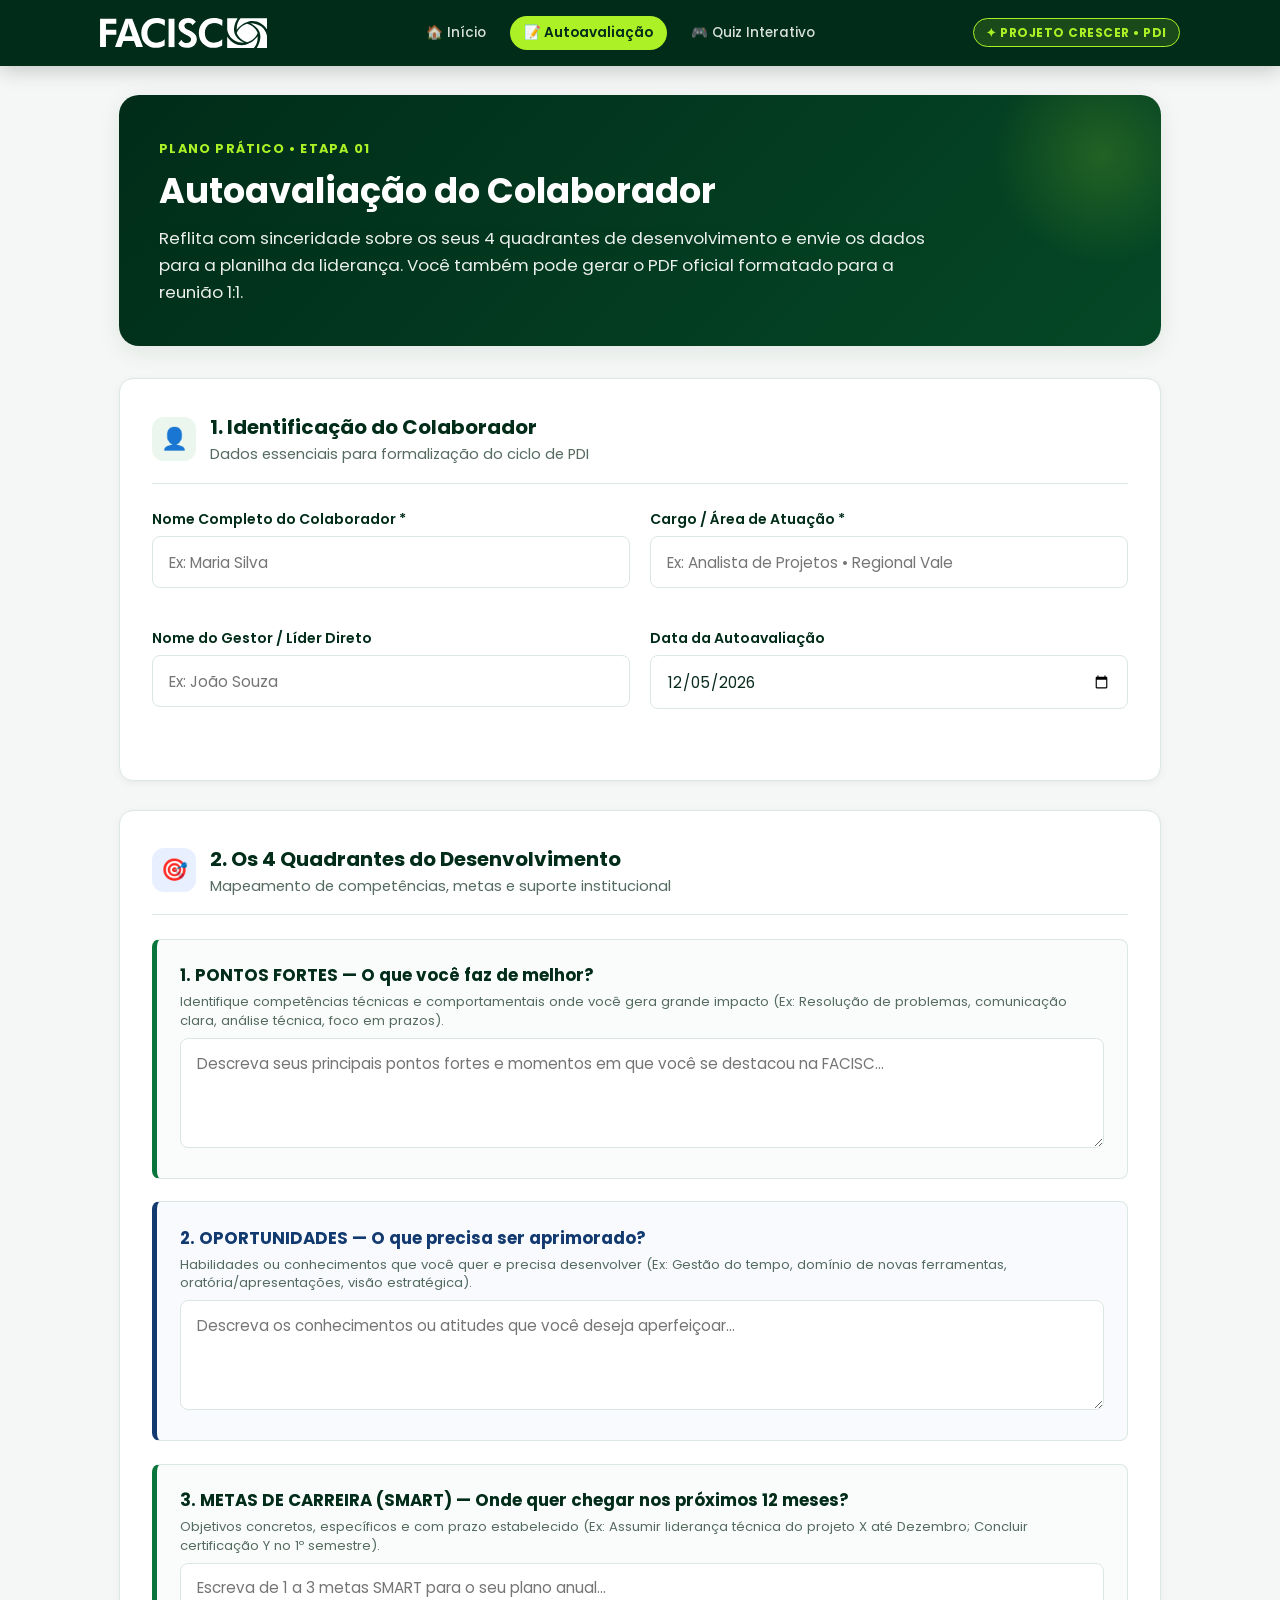
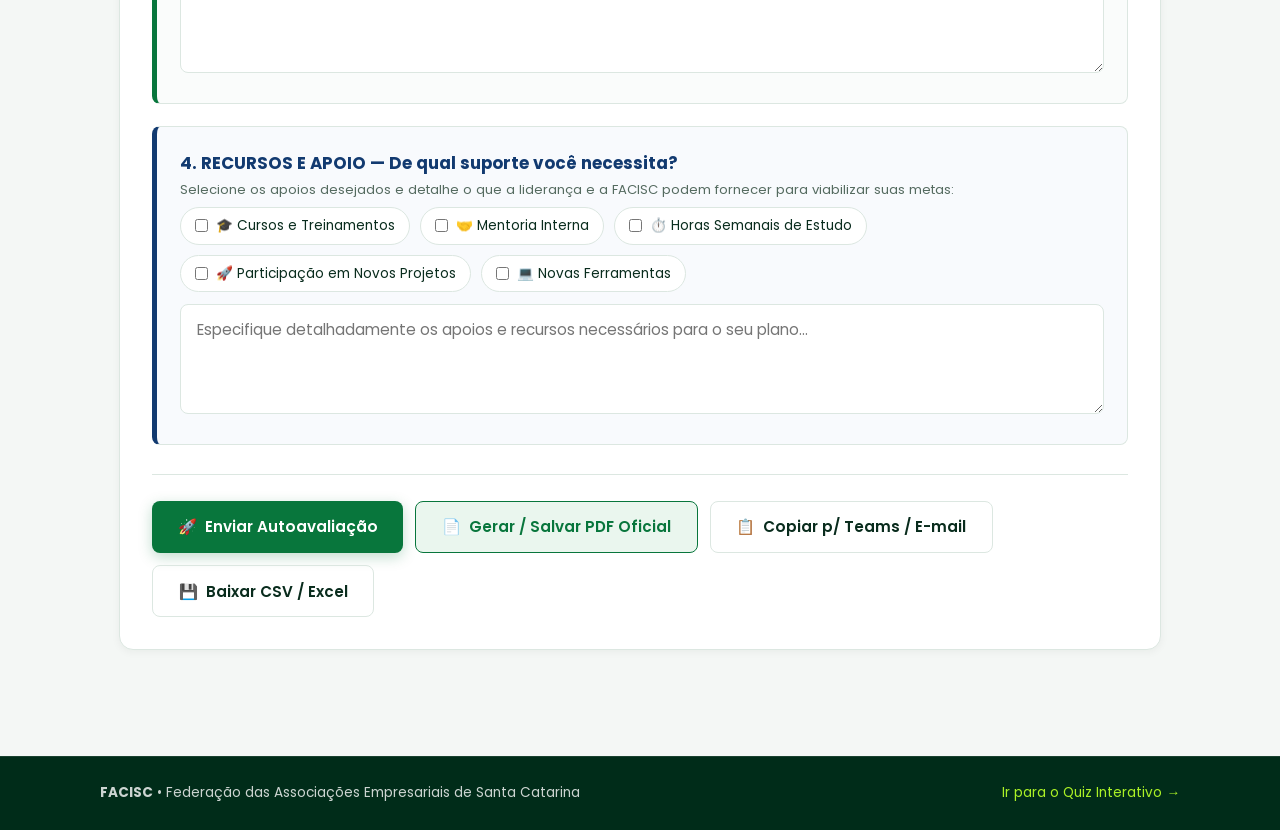
==== formulario.html @ bf1c6eef "Add files via upload" ====
<!DOCTYPE html>
<html lang="pt-BR">
<head>
    <meta charset="UTF-8">
    <meta name="viewport" content="width=device-width, initial-scale=1.0">
    <title>Autoavaliação do Colaborador • Projeto Crescer FACISC</title>
    <!-- Google Fonts -->
    <link rel="preconnect" href="https://fonts.googleapis.com">
    <link rel="preconnect" href="https://fonts.gstatic.com" crossorigin>
    <link href="https://fonts.googleapis.com/css2?family=Fira+Sans:wght@400;500;600;700&family=Poppins:wght@300;400;500;600;700&display=swap" rel="stylesheet">
    <!-- Estilos Oficiais FACISC -->
    <link rel="stylesheet" href="style.css">
</head>
<body>

    <!-- CABEÇALHO INSTITUCIONAL -->
    <header>
        <div class="header-container">
            <a href="index.html" class="logo-wrap" title="FACISC • Federação das Associações Empresariais de SC">
                <!-- SVG Logo Oficial FACISC -->
                <svg class="logo-svg" viewBox="0 0 145 26" xmlns="http://www.w3.org/2000/svg">
                    <path d="M130.243 4.61588C139.296 9.08423 141.653 16.0148 135.918 25.9138H144.898V16.0103C143.564 9.01389 138.263 4.73615 130.243 4.61588Z" fill="#FFFFFF"></path>
                    <path d="M118.506 10.0873C128.098 -1.15056 139.101 1.42516 144.916 9.9534V0.183823H121.808C119.473 2.58253 118.378 5.88444 118.506 10.0873Z" fill="#FFFFFF"></path>
                    <path d="M124.911 21.4794C115.859 17.0111 113.501 10.0805 119.236 0.181549H110.257V10.085C111.59 17.0814 116.892 21.3592 124.911 21.4794Z" fill="#FFFFFF"></path>
                    <path d="M136.646 16.0103C127.054 27.2481 116.051 24.6724 110.236 16.1442V25.9138H133.344C135.68 23.5151 136.774 20.2131 136.646 16.0103Z" fill="#FFFFFF"></path>
                    <path d="M0.0419922 0.633148V25.2216H5.15982V14.5897H14.1348V10.1213H5.15982V5.0652H14.1348V0.633148H0.0419922Z" fill="#FFFFFF"></path>
                    <path d="M28.2392 15.8651L25.5586 7.92005C25.4812 7.6863 25.3839 7.28236 25.2645 6.71048C25.1451 6.1386 25.019 5.43964 24.8885 4.61133C24.747 5.4056 24.6098 6.12045 24.4793 6.7536C24.3489 7.38675 24.2515 7.80885 24.1852 8.02217L21.6019 15.8651H28.2392ZM13.0029 25.2216L22.1106 0.633148H27.9627L37.1987 25.2216H31.3798L29.4335 19.9976H20.1644L18.4967 25.2216H13.0051H13.0029Z" fill="#FFFFFF"></path>
                    <path d="M64.5592 0.633148H59.4414V25.2216H64.5592V0.633148Z" fill="#FFFFFF"></path>
                    <path d="M67.812 22.0967L70.6563 18.788C71.0168 19.6957 71.594 20.4106 72.388 20.9303C73.1842 21.4522 74.0777 21.7109 75.0686 21.7109C76.2673 21.7109 77.2161 21.4204 77.9128 20.8372C78.6095 20.2563 78.9589 19.4711 78.9589 18.4862C78.9589 17.322 77.7978 16.1623 75.4777 15.0095C74.7258 14.6396 74.1308 14.3378 73.6951 14.1018C71.6029 12.983 70.152 11.8869 69.3469 10.818C68.5397 9.74915 68.1372 8.47377 68.1372 6.99643C68.1372 4.96989 68.9179 3.30418 70.4815 1.99931C72.0452 0.694426 74.0755 0.0431213 76.5703 0.0431213C78.0189 0.0431213 79.2708 0.304097 80.3235 0.823779C81.3741 1.34573 82.303 2.16043 83.1102 3.26787L80.0869 6.24073C79.7286 5.52361 79.2509 4.98805 78.6581 4.6363C78.0632 4.28455 77.3466 4.10754 76.5084 4.10754C75.4932 4.10754 74.6771 4.36851 74.0556 4.88819C73.4341 5.41015 73.1245 6.08414 73.1245 6.91246C73.1245 8.2128 74.3564 9.39967 76.818 10.4731C77.309 10.6864 77.685 10.8543 77.946 10.9769C79.9741 11.93 81.4736 13.0034 82.4489 14.2016C83.4243 15.3998 83.9131 16.766 83.9131 18.3001C83.9131 20.608 83.1478 22.4462 81.6151 23.8169C80.0847 25.1876 78.0278 25.8752 75.4423 25.8752C73.6133 25.8752 72.043 25.5507 70.7337 24.8994C69.4266 24.2526 68.449 23.3154 67.8076 22.0944" fill="#FFFFFF"></path>
                    <path d="M105.963 7.03046C104.928 6.07961 103.867 5.38291 102.776 4.94039C101.686 4.50013 100.521 4.27774 99.2776 4.27774C96.7275 4.27774 94.695 5.06066 93.18 6.62879C91.665 8.19691 90.9064 10.3029 90.9064 12.9444C90.9064 15.5859 91.6097 17.583 93.0163 19.1012C94.423 20.6194 96.3405 21.3773 98.7711 21.3773C100.156 21.3773 101.441 21.139 102.628 20.6625C103.816 20.1882 104.917 19.4733 105.93 18.5202L105.897 23.9122C104.807 24.5726 103.666 25.065 102.473 25.3895C101.279 25.7141 100.023 25.8775 98.7048 25.8775C94.8896 25.8775 91.7579 24.6588 89.3118 22.2238C86.8656 19.7888 85.6426 16.6956 85.6426 12.9444C85.6426 9.19316 86.8701 6.12045 89.3206 3.68997C91.7734 1.2595 94.9338 0.0431213 98.8021 0.0431213C100.098 0.0431213 101.352 0.183821 102.562 0.462952C103.772 0.744352 104.964 1.17553 106.143 1.75648L105.963 7.03046Z" fill="#FFFFFF"></path>
                    <path d="M56.1146 7.03046C55.0795 6.07961 54.0179 5.38291 52.9276 4.94039C51.8372 4.50013 50.6717 4.27774 49.4287 4.27774C46.8786 4.27774 44.8461 5.06066 43.3311 6.62879C41.8161 8.19691 41.0597 10.3029 41.0597 12.9444C41.0597 15.5859 41.763 17.583 43.1696 19.1012C44.5763 20.6194 46.4938 21.3773 48.9244 21.3773C50.3089 21.3773 51.5939 21.139 52.7816 20.6625C53.9693 20.1882 55.0707 19.4733 56.0836 18.5202L56.0505 23.9122C54.9601 24.5726 53.8189 25.065 52.6268 25.3895C51.4325 25.7141 50.1785 25.8775 48.8581 25.8775C45.0429 25.8775 41.9112 24.6588 39.4651 22.2238C37.019 19.7888 35.7959 16.6956 35.7959 12.9444C35.7959 9.19316 37.0212 6.12045 39.4739 3.68997C41.9245 1.2595 45.085 0.0431213 48.9532 0.0431213C50.2492 0.0431213 51.5033 0.183821 52.713 0.462952C53.9228 0.744352 55.1149 1.17553 56.2938 1.75648L56.1146 7.03046Z" fill="#FFFFFF"></path>
                    <path d="M136.655 13.0488C136.655 13.0488 134.251 6.50398 127.58 5.04251H127.572C120.914 6.50171 118.508 13.0193 118.497 13.0488C118.508 13.0783 120.914 19.5982 127.572 21.0551H127.58C134.253 19.5936 136.655 13.0488 136.655 13.0488Z" fill="#FFFFFF"></path>
                </svg>
            </a>

            <nav class="nav-links">
                <a href="index.html" class="nav-link">🏠 Início</a>
                <a href="formulario.html" class="nav-link active">📝 Autoavaliação</a>
                <a href="quiz.html" class="nav-link">🎮 Quiz Interativo</a>
            </nav>

            <div class="header-badge">✦ Projeto Crescer • PDI</div>
        </div>
    </header>

    <!-- CABEÇALHO EXCLUSIVO DE IMPRESSÃO (PDF OFICIAL) -->
    <div class="print-header-facisc print-only">
        <div>
            <h2 style="color: #08763C; margin: 0; font-size: 18pt;">FACISC • PROJETO CRESCER</h2>
            <p style="margin: 0; font-size: 11pt; color: #555;">Formulário Oficial de Autoavaliação do Colaborador (PDI)</p>
        </div>
        <div style="text-align: right; font-size: 9pt; color: #666;">
            Federação das Associações Empresariais de Santa Catarina
        </div>
    </div>

    <!-- CONTEÚDO PRINCIPAL -->
    <main>

        <!-- BANNER TOPO -->
        <section class="hero-banner no-print">
            <div class="hero-tag">PLANO PRÁTICO • ETAPA 01</div>
            <h1 class="hero-title">Autoavaliação do Colaborador</h1>
            <p class="hero-subtitle">
                Reflita com sinceridade sobre os seus 4 quadrantes de desenvolvimento e envie os dados para a planilha da liderança. Você também pode gerar o PDF oficial formatado para a reunião 1:1.
            </p>
        </section>

        <!-- CARD 1: IDENTIFICAÇÃO -->
        <section class="card">
            <div class="card-header no-print">
                <div class="card-icon">👤</div>
                <div>
                    <div class="card-title">1. Identificação do Colaborador</div>
                    <div class="card-desc">Dados essenciais para formalização do ciclo de PDI</div>
                </div>
            </div>

            <div class="form-grid-2">
                <div class="form-group">
                    <label class="form-label" for="colab_nome">Nome Completo do Colaborador *</label>
                    <input type="text" id="colab_nome" class="form-input" placeholder="Ex: Maria Silva" required>
                </div>
                <div class="form-group">
                    <label class="form-label" for="colab_cargo">Cargo / Área de Atuação *</label>
                    <input type="text" id="colab_cargo" class="form-input" placeholder="Ex: Analista de Projetos • Regional Vale" required>
                </div>
            </div>

            <div class="form-grid-2">
                <div class="form-group">
                    <label class="form-label" for="colab_gestor">Nome do Gestor / Líder Direto</label>
                    <input type="text" id="colab_gestor" class="form-input" placeholder="Ex: João Souza">
                </div>
                <div class="form-group">
                    <label class="form-label" for="colab_data">Data da Autoavaliação</label>
                    <input type="date" id="colab_data" class="form-input">
                </div>
            </div>
        </section>

        <!-- CARD 2: OS 4 QUADRANTES -->
        <section class="card">
            <div class="card-header no-print">
                <div class="card-icon blue">🎯</div>
                <div>
                    <div class="card-title">2. Os 4 Quadrantes do Desenvolvimento</div>
                    <div class="card-desc">Mapeamento de competências, metas e suporte institucional</div>
                </div>
            </div>

            <!-- Quadrante 1 -->
            <div class="quadrant-box">
                <div class="quadrant-title">1. PONTOS FORTES — O que você faz de melhor?</div>
                <div class="form-helper">Identifique competências técnicas e comportamentais onde você gera grande impacto (Ex: Resolução de problemas, comunicação clara, análise técnica, foco em prazos).</div>
                <textarea id="colab_fortes" class="form-textarea" placeholder="Descreva seus principais pontos fortes e momentos em que você se destacou na FACISC..."></textarea>
            </div>

            <!-- Quadrante 2 -->
            <div class="quadrant-box blue-theme">
                <div class="quadrant-title" style="color: var(--blue-corp);">2. OPORTUNIDADES — O que precisa ser aprimorado?</div>
                <div class="form-helper">Habilidades ou conhecimentos que você quer e precisa desenvolver (Ex: Gestão do tempo, domínio de novas ferramentas, oratória/apresentações, visão estratégica).</div>
                <textarea id="colab_oportunidades" class="form-textarea" placeholder="Descreva os conhecimentos ou atitudes que você deseja aperfeiçoar..."></textarea>
            </div>

            <!-- Quadrante 3 -->
            <div class="quadrant-box">
                <div class="quadrant-title">3. METAS DE CARREIRA (SMART) — Onde quer chegar nos próximos 12 meses?</div>
                <div class="form-helper">Objetivos concretos, específicos e com prazo estabelecido (Ex: Assumir liderança técnica do projeto X até Dezembro; Concluir certificação Y no 1º semestre).</div>
                <textarea id="colab_metas" class="form-textarea" placeholder="Escreva de 1 a 3 metas SMART para o seu plano anual..."></textarea>
            </div>

            <!-- Quadrante 4 -->
            <div class="quadrant-box blue-theme">
                <div class="quadrant-title" style="color: var(--blue-corp);">4. RECURSOS E APOIO — De qual suporte você necessita?</div>
                <div class="form-helper">Selecione os apoios desejados e detalhe o que a liderança e a FACISC podem fornecer para viabilizar suas metas:</div>
                
                <div class="checkbox-group no-print">
                    <label class="checkbox-chip"><input type="checkbox" name="apoio" value="Cursos / Treinamentos"> 🎓 Cursos e Treinamentos</label>
                    <label class="checkbox-chip"><input type="checkbox" name="apoio" value="Mentoria Interna"> 🤝 Mentoria Interna</label>
                    <label class="checkbox-chip"><input type="checkbox" name="apoio" value="Tempo para Estudos"> ⏱️ Horas Semanais de Estudo</label>
                    <label class="checkbox-chip"><input type="checkbox" name="apoio" value="Novos Projetos"> 🚀 Participação em Novos Projetos</label>
                    <label class="checkbox-chip"><input type="checkbox" name="apoio" value="Ferramentas / Softwares"> 💻 Novas Ferramentas</label>
                </div>

                <textarea id="colab_recursos" class="form-textarea" placeholder="Especifique detalhadamente os apoios e recursos necessários para o seu plano..."></textarea>
            </div>

            <!-- Assinaturas para Impressão (PDF) -->
            <div class="print-signatures print-only">
                <div class="sign-line">
                    <strong>Assinatura do Colaborador</strong><br>
                    <span id="print_sign_colab">Nome do Colaborador</span>
                </div>
                <div class="sign-line">
                    <strong>Assinatura do Gestor</strong><br>
                    <span id="print_sign_gestor">Nome do Gestor</span>
                </div>
            </div>

            <!-- BARRA DE AÇÕES -->
            <div class="actions-bar no-print">
                <button id="btn-enviar-form" class="btn btn-primary" onclick="submeterFormulario()">
                    <span>🚀</span> Enviar Autoavaliação
                </button>
                <button class="btn btn-secondary" onclick="exportToPDF()">
                    <span>📄</span> Gerar / Salvar PDF Oficial
                </button>
                <button class="btn btn-outline" onclick="copyStructuredSummary()">
                    <span>📋</span> Copiar p/ Teams / E-mail
                </button>
                <button class="btn btn-outline" onclick="downloadCSV()">
                    <span>💾</span> Baixar CSV / Excel
                </button>
            </div>

        </section>

    </main>

    <!-- FOOTER INSTITUCIONAL -->
    <footer class="no-print">
        <div class="footer-container">
            <div>
                <strong>FACISC</strong> • Federação das Associações Empresariais de Santa Catarina
            </div>
            <div>
                <a href="quiz.html" class="footer-link">Ir para o Quiz Interativo →</a>
            </div>
        </div>
    </footer>

    <!-- SCRIPTS -->
    <script src="config.js"></script>
    <script src="api.js"></script>
    <script>
        const formFields = ['colab_nome', 'colab_cargo', 'colab_gestor', 'colab_data', 'colab_fortes', 'colab_oportunidades', 'colab_metas', 'colab_recursos'];

        // Auto-salvamento em localStorage
        function saveFormData() {
            const data = {};
            formFields.forEach(id => {
                const el = document.getElementById(id);
                if (el) data[id] = el.value;
            });
            const checkboxes = Array.from(document.querySelectorAll('input[name="apoio"]:checked')).map(cb => cb.value);
            data['apoios_selecionados'] = checkboxes;
            localStorage.setItem('facisc_pdi_draft', JSON.stringify(data));
        }

        function loadFormData() {
            // Data padrão: hoje
            const today = new Date().toISOString().split('T')[0];
            document.getElementById('colab_data').value = today;

            const saved = localStorage.getItem('facisc_pdi_draft');
            if (!saved) return;

            try {
                const data = JSON.parse(saved);
                formFields.forEach(id => {
                    if (data[id]) document.getElementById(id).value = data[id];
                });
                if (data['apoios_selecionados']) {
                    document.querySelectorAll('input[name="apoio"]').forEach(cb => {
                        cb.checked = data['apoios_selecionados'].includes(cb.value);
                    });
                }
            } catch(e) {}
        }

        // Submeter Autoavaliação
        async function submeterFormulario() {
            const nome = document.getElementById('colab_nome').value.trim();
            const cargo = document.getElementById('colab_cargo').value.trim();

            if (!nome || !cargo) {
                showToast("Por favor, preencha seu Nome Completo e Cargo / Área.", "warning");
                document.getElementById(!nome ? 'colab_nome' : 'colab_cargo').focus();
                return;
            }

            const btn = document.getElementById('btn-enviar-form');
            const originalText = btn.innerHTML;
            btn.disabled = true;
            btn.innerHTML = `<span>⏳</span> Enviando dados...`;

            const dados = {
                colaborador: nome,
                cargo: cargo,
                gestor: document.getElementById('colab_gestor').value.trim(),
                data: document.getElementById('colab_data').value,
                pontos_fortes: document.getElementById('colab_fortes').value.trim(),
                oportunidades: document.getElementById('colab_oportunidades').value.trim(),
                metas: document.getElementById('colab_metas').value.trim(),
                apoios: Array.from(document.querySelectorAll('input[name="apoio"]:checked')).map(cb => cb.value),
                recursos: document.getElementById('colab_recursos').value.trim()
            };

            const resultado = await ApiService.enviarAutoavaliacao(dados);

            btn.disabled = false;
            btn.innerHTML = originalText;

            showToast(resultado.mensagem, resultado.localOnly ? "warning" : "success");
        }

        // Exportação em PDF Oficial
        function exportToPDF() {
            const nome = document.getElementById('colab_nome').value.trim() || "Colaborador";
            const gestor = document.getElementById('colab_gestor').value.trim() || "Gestor Direto";
            
            document.getElementById('print_sign_colab').innerText = nome;
            document.getElementById('print_sign_gestor').innerText = gestor;

            window.print();
        }

        // Copiar Resumo Estruturado para Teams / E-mail
        function copyStructuredSummary() {
            const nome = document.getElementById('colab_nome').value.trim() || "Não informado";
            const cargo = document.getElementById('colab_cargo').value.trim() || "Não informado";
            const gestor = document.getElementById('colab_gestor').value.trim() || "Não informado";
            const data = document.getElementById('colab_data').value || "Não informado";
            const fortes = document.getElementById('colab_fortes').value.trim() || "Não preenchido";
            const oportunidades = document.getElementById('colab_oportunidades').value.trim() || "Não preenchido";
            const metas = document.getElementById('colab_metas').value.trim() || "Não preenchido";
            const recursos = document.getElementById('colab_recursos').value.trim() || "Não preenchido";
            
            const apoios = Array.from(document.querySelectorAll('input[name="apoio"]:checked')).map(cb => `• ${cb.value}`).join('\n') || "Nenhum selecionado";

            const summary = `📌 *PLANO DE DESENVOLVIMENTO INDIVIDUAL (PDI) • FACISC*
━━━━━━━━━━━━━━━━━━━━━━━━━━━━
👤 *Colaborador:* ${nome}
💼 *Cargo/Área:* ${cargo}
🤝 *Gestor:* ${gestor}
📅 *Data:* ${data}

🎯 *1. PONTOS FORTES:*
${fortes}

🚀 *2. OPORTUNIDADES DE DESENVOLVIMENTO:*
${oportunidades}

🏆 *3. METAS DE CARREIRA (12 MESES):*
${metas}

🤝 *4. RECURSOS E APOIO NECESSÁRIO:*
${apoios}
${recursos}
━━━━━━━━━━━━━━━━━━━━━━━━━━━━
_Material preenchido para alinhamento na Reunião 1:1 do Projeto Crescer._`;

            navigator.clipboard.writeText(summary).then(() => {
                showToast("✓ Resumo copiado com sucesso! Pronto para colar no Teams ou e-mail.", "success");
            }).catch(() => {
                showToast("✕ Erro ao copiar automaticamente. Selecione o texto na tela.", "error");
            });
        }

        // Exportar CSV
        function downloadCSV() {
            const nome = document.getElementById('colab_nome').value.trim() || "Colaborador";
            const cargo = document.getElementById('colab_cargo').value.trim();
            const gestor = document.getElementById('colab_gestor').value.trim();
            const data = document.getElementById('colab_data').value;
            const fortes = document.getElementById('colab_fortes').value.replace(/"/g, '""');
            const oportunidades = document.getElementById('colab_oportunidades').value.replace(/"/g, '""');
            const metas = document.getElementById('colab_metas').value.replace(/"/g, '""');
            const recursos = document.getElementById('colab_recursos').value.replace(/"/g, '""');
            const apoios = Array.from(document.querySelectorAll('input[name="apoio"]:checked')).map(cb => cb.value).join('; ');

            const csvContent = "\uFEFFNome,Cargo,Gestor,Data,Pontos Fortes,Oportunidades,Metas SMART,Apoios Selecionados,Recursos e Detalhes\n" +
                `"${nome}","${cargo}","${gestor}","${data}","${fortes}","${oportunidades}","${metas}","${apoios}","${recursos}"\n`;

            const blob = new Blob([csvContent], { type: 'text/csv;charset=utf-8;' });
            const link = document.createElement("a");
            const url = URL.createObjectURL(blob);
            link.setAttribute("href", url);
            link.setAttribute("download", `PDI_FACISC_${nome.replace(/\s+/g, '_')}.csv`);
            document.body.appendChild(link);
            link.click();
            document.body.removeChild(link);
            showToast("✓ Arquivo CSV exportado com sucesso!", "success");
        }

        // Listeners
        window.addEventListener('DOMContentLoaded', () => {
            loadFormData();
            formFields.forEach(id => {
                const el = document.getElementById(id);
                if (el) el.addEventListener('input', saveFormData);
            });
            document.querySelectorAll('input[name="apoio"]').forEach(cb => cb.addEventListener('change', saveFormData));
        });
    </script>
</body>
</html>
---- style.css ----
/* ==========================================================================
   PROJETO CRESCER • FACISC - DESIGN SYSTEM & ESTILOS GLOBAIS
   ========================================================================== */

:root {
    --dark-green: #002C19;
    --facisc-green: #08763C;
    --accent-green: #00993A;
    --lime-neon: #ABF126;
    --light-mint: #EAF6EE;
    --light-blue: #E8F0FF;
    --blue-corp: #123A70;
    --bg-page: #F4F7F5;
    --card-bg: #FFFFFF;
    --text-dark: #092C1D;
    --text-muted: #556B60;
    --border-color: #DCE7E1;
    --border-focus: #08763C;
    --success: #08763C;
    --error: #D9381E;
    --shadow-sm: 0 2px 8px rgba(0, 44, 25, 0.05);
    --shadow: 0 6px 24px rgba(0, 44, 25, 0.08);
    --shadow-lg: 0 16px 40px rgba(0, 44, 25, 0.12);
    --radius-sm: 8px;
    --radius-md: 14px;
    --radius-lg: 20px;
}

* {
    box-sizing: border-box;
    margin: 0;
    padding: 0;
}

body {
    font-family: 'Poppins', -apple-system, BlinkMacSystemFont, 'Segoe UI', Roboto, sans-serif;
    background-color: var(--bg-page);
    color: var(--text-dark);
    line-height: 1.6;
    min-height: 100vh;
    display: flex;
    flex-direction: column;
}

/* --- HEADER INSTITUCIONAL --- */
header {
    background-color: var(--dark-green);
    color: #FFFFFF;
    padding: 1rem 1.5rem;
    box-shadow: 0 4px 20px rgba(0, 0, 0, 0.2);
    position: sticky;
    top: 0;
    z-index: 100;
}

.header-container {
    max-width: 1080px;
    margin: 0 auto;
    display: flex;
    align-items: center;
    justify-content: space-between;
    gap: 1rem;
}

.logo-wrap {
    display: flex;
    align-items: center;
    gap: 12px;
    text-decoration: none;
    color: white;
}

.logo-svg {
    height: 30px;
    fill: #FFFFFF;
}

.nav-links {
    display: flex;
    align-items: center;
    gap: 10px;
}

.nav-link {
    color: rgba(255, 255, 255, 0.85);
    text-decoration: none;
    padding: 6px 14px;
    border-radius: 20px;
    font-size: 0.85rem;
    font-weight: 500;
    transition: all 0.2s ease;
    display: inline-flex;
    align-items: center;
    gap: 6px;
}

.nav-link:hover {
    color: #FFFFFF;
    background: rgba(255, 255, 255, 0.12);
}

.nav-link.active {
    color: var(--dark-green);
    background: var(--lime-neon);
    font-weight: 600;
}

.header-badge {
    background: rgba(171, 241, 38, 0.15);
    color: var(--lime-neon);
    border: 1px solid var(--lime-neon);
    padding: 4px 12px;
    border-radius: 20px;
    font-size: 0.75rem;
    font-weight: 700;
    letter-spacing: 0.5px;
    text-transform: uppercase;
}

/* --- CONTAINER PRINCIPAL --- */
main {
    flex: 1;
    max-width: 1080px;
    width: 100%;
    margin: 1.8rem auto;
    padding: 0 1.2rem 3rem 1.2rem;
}

/* --- HERO BANNER --- */
.hero-banner {
    background: linear-gradient(135deg, var(--dark-green) 0%, #054826 100%);
    color: #FFFFFF;
    padding: clamp(1.8rem, 4vw, 2.5rem);
    border-radius: var(--radius-lg);
    margin-bottom: 2rem;
    position: relative;
    overflow: hidden;
    box-shadow: var(--shadow);
}

.hero-banner::after {
    content: '';
    position: absolute;
    top: -50px;
    right: -50px;
    width: 220px;
    height: 220px;
    background: radial-gradient(circle, rgba(171,241,38,0.18) 0%, transparent 70%);
    border-radius: 50%;
    pointer-events: none;
}

.hero-tag {
    color: var(--lime-neon);
    font-size: 0.8rem;
    font-weight: 700;
    letter-spacing: 1.2px;
    text-transform: uppercase;
    margin-bottom: 0.6rem;
    display: inline-flex;
    align-items: center;
    gap: 6px;
}

.hero-title {
    font-size: clamp(1.4rem, 4vw, 2.2rem);
    font-weight: 700;
    line-height: 1.25;
    margin-bottom: 0.8rem;
}

.hero-subtitle {
    font-size: 1.05rem;
    opacity: 0.92;
    max-width: 780px;
    line-height: 1.6;
}

/* --- CARDS & ESTRUTURA --- */
.card {
    background: var(--card-bg);
    border: 1px solid var(--border-color);
    border-radius: var(--radius-md);
    padding: 2rem;
    margin-bottom: 1.8rem;
    box-shadow: var(--shadow-sm);
    transition: transform 0.2s ease, box-shadow 0.2s ease;
}

.card-header {
    display: flex;
    align-items: center;
    gap: 14px;
    margin-bottom: 1.5rem;
    padding-bottom: 1rem;
    border-bottom: 1px solid var(--border-color);
}

.card-icon {
    width: 44px;
    height: 44px;
    border-radius: 12px;
    background: var(--light-mint);
    color: var(--facisc-green);
    display: flex;
    align-items: center;
    justify-content: center;
    font-size: 1.35rem;
    font-weight: bold;
    flex-shrink: 0;
}

.card-icon.blue {
    background: var(--light-blue);
    color: var(--blue-corp);
}

.card-title {
    font-size: 1.25rem;
    font-weight: 700;
    color: var(--dark-green);
}

.card-desc {
    font-size: 0.92rem;
    color: var(--text-muted);
}

/* --- PORTAL GRID (INDEX) --- */
.portal-grid {
    display: grid;
    grid-template-columns: repeat(auto-fit, minmax(320px, 1fr));
    gap: 1.8rem;
    margin-bottom: 2.5rem;
}

.portal-card {
    background: var(--card-bg);
    border: 1px solid var(--border-color);
    border-radius: var(--radius-lg);
    padding: 2.2rem 2rem;
    display: flex;
    flex-direction: column;
    justify-content: space-between;
    box-shadow: var(--shadow);
    transition: all 0.25s ease;
    position: relative;
    overflow: hidden;
}

.portal-card:hover {
    transform: translateY(-5px);
    box-shadow: var(--shadow-lg);
    border-color: var(--facisc-green);
}

.portal-card::before {
    content: '';
    position: absolute;
    top: 0;
    left: 0;
    width: 100%;
    height: 6px;
    background: var(--facisc-green);
}

.portal-card.quiz-theme::before {
    background: linear-gradient(90deg, var(--facisc-green), var(--lime-neon));
}

.portal-card-badge {
    align-self: flex-start;
    padding: 4px 12px;
    border-radius: 20px;
    font-size: 0.75rem;
    font-weight: 700;
    text-transform: uppercase;
    letter-spacing: 0.5px;
    margin-bottom: 1.2rem;
    background: var(--light-mint);
    color: var(--facisc-green);
}

.portal-card.quiz-theme .portal-card-badge {
    background: rgba(18, 58, 112, 0.1);
    color: var(--blue-corp);
}

.portal-card-icon {
    font-size: 2.8rem;
    margin-bottom: 1rem;
}

.portal-card-title {
    font-size: 1.5rem;
    font-weight: 700;
    color: var(--dark-green);
    margin-bottom: 0.8rem;
}

.portal-card-text {
    font-size: 0.95rem;
    color: var(--text-muted);
    line-height: 1.6;
    margin-bottom: 1.8rem;
    flex-grow: 1;
}

/* --- INFOGRÁFICO DO CICLO DO PDI (INDEX) --- */
.cycle-section-title {
    font-size: 1.4rem;
    font-weight: 700;
    color: var(--dark-green);
    margin-bottom: 1.2rem;
    display: flex;
    align-items: center;
    gap: 10px;
}

.cycle-grid {
    display: grid;
    grid-template-columns: repeat(auto-fit, minmax(230px, 1fr));
    gap: 1.2rem;
    margin-bottom: 2.5rem;
}

.cycle-step-card {
    background: var(--card-bg);
    border: 1px solid var(--border-color);
    border-radius: var(--radius-md);
    padding: 1.4rem;
    position: relative;
    box-shadow: var(--shadow-sm);
    transition: transform 0.2s ease;
}

.cycle-step-card:hover {
    transform: translateY(-3px);
}

.cycle-step-num {
    width: 32px;
    height: 32px;
    border-radius: 50%;
    background: var(--facisc-green);
    color: white;
    font-weight: 700;
    font-size: 0.9rem;
    display: flex;
    align-items: center;
    justify-content: center;
    margin-bottom: 0.8rem;
}

.cycle-step-title {
    font-size: 1.05rem;
    font-weight: 700;
    color: var(--dark-green);
    margin-bottom: 0.4rem;
}

.cycle-step-desc {
    font-size: 0.88rem;
    color: var(--text-muted);
    line-height: 1.5;
}

/* --- FORMULÁRIO DE AUTOAVALIAÇÃO --- */
.form-grid-2 {
    display: grid;
    grid-template-columns: 1fr 1fr;
    gap: 1.2rem;
    margin-bottom: 1.2rem;
}

.form-group {
    margin-bottom: 1.2rem;
}

.form-label {
    display: block;
    font-size: 0.88rem;
    font-weight: 600;
    color: var(--dark-green);
    margin-bottom: 6px;
}

.form-input, .form-textarea {
    width: 100%;
    padding: 0.85rem 1rem;
    border: 1.5px solid var(--border-color);
    border-radius: var(--radius-sm);
    font-family: 'Poppins', sans-serif;
    font-size: 0.95rem;
    color: var(--text-dark);
    background: #FFFFFF;
    transition: all 0.2s ease;
}

.form-input:focus, .form-textarea:focus {
    outline: none;
    border-color: var(--border-focus);
    box-shadow: 0 0 0 3px rgba(8, 118, 60, 0.15);
}

.form-textarea {
    min-height: 110px;
    resize: vertical;
    line-height: 1.5;
}

.form-helper {
    font-size: 0.82rem;
    color: var(--text-muted);
    margin-top: 4px;
    margin-bottom: 8px;
    line-height: 1.4;
}

/* --- QUADRANTES DO DESENVOLVIMENTO --- */
.quadrant-box {
    background: #FAFCFB;
    border: 1px solid var(--border-color);
    border-left: 5px solid var(--facisc-green);
    border-radius: var(--radius-sm);
    padding: 1.4rem;
    margin-bottom: 1.4rem;
    transition: border-color 0.2s ease;
}

.quadrant-box.blue-theme {
    border-left-color: var(--blue-corp);
    background: #F8FAFD;
}

.quadrant-title {
    font-size: 1.05rem;
    font-weight: 700;
    color: var(--dark-green);
    margin-bottom: 4px;
}

.checkbox-group {
    display: flex;
    flex-wrap: wrap;
    gap: 10px;
    margin-bottom: 12px;
}

.checkbox-chip {
    display: flex;
    align-items: center;
    gap: 8px;
    background: #FFFFFF;
    border: 1px solid var(--border-color);
    padding: 7px 14px;
    border-radius: 20px;
    font-size: 0.85rem;
    cursor: pointer;
    user-select: none;
    transition: all 0.2s ease;
}

.checkbox-chip input {
    cursor: pointer;
}

.checkbox-chip:has(input:checked) {
    background: var(--light-mint);
    border-color: var(--facisc-green);
    color: var(--facisc-green);
    font-weight: 600;
}

/* --- QUIZ STYLES --- */
.quiz-progress-wrap {
    margin-bottom: 1.8rem;
}

.quiz-progress-meta {
    display: flex;
    justify-content: space-between;
    font-size: 0.9rem;
    font-weight: 600;
    color: var(--text-muted);
    margin-bottom: 8px;
}

.quiz-progress-bar {
    height: 10px;
    background: var(--border-color);
    border-radius: 10px;
    overflow: hidden;
}

.quiz-progress-fill {
    height: 100%;
    background: linear-gradient(90deg, var(--facisc-green), var(--lime-neon));
    width: 20%;
    transition: width 0.3s ease;
}

.question-card {
    background: #FFFFFF;
    border-radius: var(--radius-md);
    border: 1px solid var(--border-color);
    padding: 2.2rem;
    box-shadow: var(--shadow);
}

.question-number {
    font-size: 0.85rem;
    font-weight: 700;
    color: var(--facisc-green);
    text-transform: uppercase;
    letter-spacing: 0.8px;
    margin-bottom: 0.6rem;
}

.question-text {
    font-size: 1.28rem;
    font-weight: 600;
    color: var(--dark-green);
    margin-bottom: 1.6rem;
    line-height: 1.45;
}

.options-list {
    display: flex;
    flex-direction: column;
    gap: 12px;
}

.option-btn {
    background: #FFFFFF;
    border: 2px solid var(--border-color);
    border-radius: var(--radius-sm);
    padding: 1.1rem 1.3rem;
    text-align: left;
    font-family: 'Poppins', sans-serif;
    font-size: 0.96rem;
    color: var(--text-dark);
    cursor: pointer;
    transition: all 0.2s ease;
    display: flex;
    align-items: flex-start;
    gap: 14px;
}

.option-btn:hover:not(:disabled) {
    border-color: var(--facisc-green);
    background: var(--light-mint);
}

.option-letter {
    font-weight: 700;
    color: var(--facisc-green);
    background: var(--bg-page);
    padding: 3px 9px;
    border-radius: 6px;
    font-size: 0.85rem;
    flex-shrink: 0;
}

.option-btn.correct {
    background: #EAF6EE !important;
    border-color: var(--facisc-green) !important;
    color: #064E28 !important;
}

.option-btn.wrong {
    background: #FDEBE6 !important;
    border-color: var(--error) !important;
    color: #8C1C08 !important;
}

.feedback-box {
    margin-top: 1.4rem;
    padding: 1.3rem;
    border-radius: var(--radius-sm);
    font-size: 0.95rem;
    line-height: 1.55;
    display: none;
    animation: fadeIn 0.3s ease;
}

.feedback-box.correct {
    background: #EAF6EE;
    border-left: 5px solid var(--facisc-green);
    color: #064E28;
    display: block;
}

.feedback-box.wrong {
    background: #FDEBE6;
    border-left: 5px solid var(--error);
    color: #8C1C08;
    display: block;
}

.quiz-actions {
    margin-top: 1.6rem;
    display: flex;
    justify-content: flex-end;
}

/* --- TELA FINAL DO QUIZ --- */
.quiz-result-card {
    text-align: center;
    padding: 3.5rem 2rem;
}

.score-circle {
    width: 140px;
    height: 140px;
    border-radius: 50%;
    background: linear-gradient(135deg, var(--dark-green), var(--facisc-green));
    color: white;
    display: flex;
    flex-direction: column;
    align-items: center;
    justify-content: center;
    margin: 0 auto 1.6rem auto;
    box-shadow: var(--shadow-lg);
    border: 4px solid var(--lime-neon);
}

.score-number {
    font-size: 2.4rem;
    font-weight: 700;
    line-height: 1;
}

.score-label {
    font-size: 0.75rem;
    text-transform: uppercase;
    letter-spacing: 1px;
    opacity: 0.9;
    margin-top: 2px;
}

.result-badge {
    display: inline-block;
    background: var(--light-mint);
    color: var(--facisc-green);
    font-weight: 700;
    padding: 6px 18px;
    border-radius: 20px;
    margin-bottom: 1.2rem;
    font-size: 0.95rem;
}

/* --- BOTÕES --- */
.btn {
    display: inline-flex;
    align-items: center;
    justify-content: center;
    gap: 8px;
    padding: 0.85rem 1.6rem;
    font-family: 'Poppins', sans-serif;
    font-size: 0.95rem;
    font-weight: 600;
    border-radius: var(--radius-sm);
    border: none;
    cursor: pointer;
    transition: all 0.2s ease;
    text-decoration: none;
}

.btn-primary {
    background: var(--facisc-green);
    color: #FFFFFF;
    box-shadow: 0 4px 14px rgba(8, 118, 60, 0.25);
}

.btn-primary:hover {
    background: #065B2E;
    transform: translateY(-2px);
    box-shadow: 0 6px 18px rgba(8, 118, 60, 0.35);
}

.btn-secondary {
    background: var(--light-mint);
    color: var(--facisc-green);
    border: 1.5px solid var(--facisc-green);
}

.btn-secondary:hover {
    background: #D8EFE0;
}

.btn-dark {
    background: var(--dark-green);
    color: #FFFFFF;
}

.btn-dark:hover {
    background: #021B10;
    transform: translateY(-2px);
}

.btn-outline {
    background: transparent;
    border: 1.5px solid var(--border-color);
    color: var(--text-dark);
}

.btn-outline:hover {
    background: var(--bg-page);
    border-color: var(--text-dark);
}

.actions-bar {
    display: flex;
    flex-wrap: wrap;
    gap: 12px;
    margin-top: 1.8rem;
    padding-top: 1.6rem;
    border-top: 1px solid var(--border-color);
}

/* --- TOAST DE NOTIFICAÇÃO --- */
.toast {
    position: fixed;
    bottom: 24px;
    right: 24px;
    background: var(--dark-green);
    color: white;
    padding: 14px 22px;
    border-radius: var(--radius-sm);
    box-shadow: var(--shadow-lg);
    font-size: 0.92rem;
    font-weight: 500;
    display: flex;
    align-items: center;
    gap: 12px;
    z-index: 1000;
    transform: translateY(100px);
    opacity: 0;
    transition: all 0.3s ease;
    border-left: 5px solid var(--lime-neon);
    max-width: 450px;
}

.toast.show {
    transform: translateY(0);
    opacity: 1;
}

.toast.warning {
    border-left-color: #FFA500;
}

.toast.error {
    border-left-color: var(--error);
}

.toast-icon {
    font-size: 1.2rem;
    font-weight: bold;
}

/* --- ANIMAÇÕES --- */
@keyframes fadeIn {
    from { opacity: 0; transform: translateY(8px); }
    to { opacity: 1; transform: translateY(0); }
}

/* --- ESTILOS DE IMPRESSÃO (PDF OFICIAL) --- */
@media print {
    body {
        background: #FFFFFF;
        color: #000000;
        font-size: 11pt;
    }

    header, .actions-bar, .hero-banner, .toast, .no-print, .nav-links {
        display: none !important;
    }

    main {
        max-width: 100%;
        margin: 0;
        padding: 0;
    }

    .card {
        border: none !important;
        box-shadow: none !important;
        padding: 0 !important;
        margin-bottom: 15px !important;
    }

    .print-header-facisc {
        display: flex !important;
        justify-content: space-between;
        align-items: center;
        border-bottom: 2px solid #08763C;
        padding-bottom: 15px;
        margin-bottom: 20px;
    }

    .print-signatures {
        display: flex !important;
        justify-content: space-between;
        margin-top: 50px;
        page-break-inside: avoid;
    }

    .sign-line {
        width: 45%;
        border-top: 1px solid #000;
        text-align: center;
        padding-top: 6px;
        font-size: 10pt;
    }

    .form-input, .form-textarea {
        border: 1px solid #CCCCCC !important;
        background: #FFFFFF !important;
    }
}

.print-only {
    display: none;
}

/* --- FOOTER INSTITUCIONAL --- */
footer {
    background: var(--dark-green);
    color: rgba(255, 255, 255, 0.8);
    padding: 1.6rem 1.5rem;
    margin-top: auto;
    font-size: 0.85rem;
    border-top: 1px solid rgba(255, 255, 255, 0.1);
}

.footer-container {
    max-width: 1080px;
    margin: 0 auto;
    display: flex;
    justify-content: space-between;
    align-items: center;
    flex-wrap: wrap;
    gap: 1rem;
}

.footer-link {
    color: var(--lime-neon);
    text-decoration: none;
}

.footer-link:hover {
    text-decoration: underline;
}

/* --- RESPONSIVIDADE MOBILE --- */
@media (max-width: 768px) {
    .form-grid-2 {
        grid-template-columns: 1fr;
    }

    .header-container {
        flex-direction: column;
        align-items: flex-start;
        gap: 12px;
    }

    .nav-links {
        width: 100%;
        overflow-x: auto;
        padding-bottom: 4px;
    }

    .header-badge {
        display: none;
    }

    .actions-bar {
        flex-direction: column;
    }

    .actions-bar .btn {
        width: 100%;
    }

    .portal-grid {
        grid-template-columns: 1fr;
    }
}
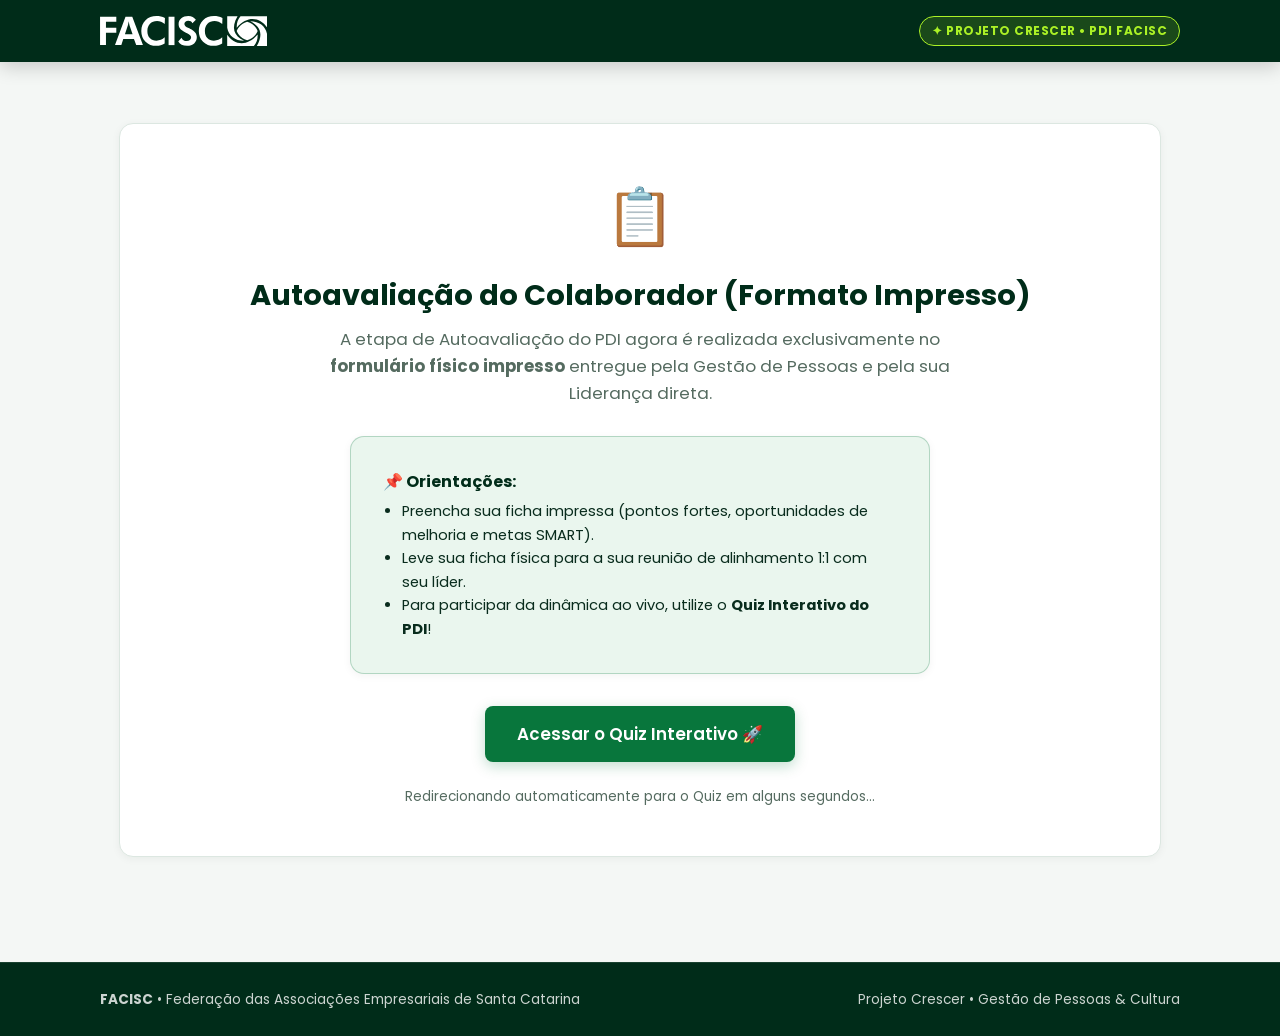
==== commit 5d9001b1: "Add files via upload" ====
--- a/formulario.html
+++ b/formulario.html
@@ -3,7 +3,8 @@
 <head>
     <meta charset="UTF-8">
     <meta name="viewport" content="width=device-width, initial-scale=1.0">
-    <title>Autoavaliação do Colaborador • Projeto Crescer FACISC</title>
+    <meta http-equiv="refresh" content="6; url=index.html">
+    <title>Autoavaliação Impressa • Projeto Crescer FACISC</title>
     <!-- Google Fonts -->
     <link rel="preconnect" href="https://fonts.googleapis.com">
     <link rel="preconnect" href="https://fonts.gstatic.com" crossorigin>
@@ -33,326 +34,57 @@
                 </svg>
             </a>
 
-            <nav class="nav-links">
-                <a href="index.html" class="nav-link">🏠 Início</a>
-                <a href="formulario.html" class="nav-link active">📝 Autoavaliação</a>
-                <a href="quiz.html" class="nav-link">🎮 Quiz Interativo</a>
-            </nav>
-
-            <div class="header-badge">✦ Projeto Crescer • PDI</div>
+            <div class="header-badge">✦ Projeto Crescer • PDI FACISC</div>
         </div>
     </header>
-
-    <!-- CABEÇALHO EXCLUSIVO DE IMPRESSÃO (PDF OFICIAL) -->
-    <div class="print-header-facisc print-only">
-        <div>
-            <h2 style="color: #08763C; margin: 0; font-size: 18pt;">FACISC • PROJETO CRESCER</h2>
-            <p style="margin: 0; font-size: 11pt; color: #555;">Formulário Oficial de Autoavaliação do Colaborador (PDI)</p>
-        </div>
-        <div style="text-align: right; font-size: 9pt; color: #666;">
-            Federação das Associações Empresariais de Santa Catarina
-        </div>
-    </div>
 
     <!-- CONTEÚDO PRINCIPAL -->
     <main>
 
-        <!-- BANNER TOPO -->
-        <section class="hero-banner no-print">
-            <div class="hero-tag">PLANO PRÁTICO • ETAPA 01</div>
-            <h1 class="hero-title">Autoavaliação do Colaborador</h1>
-            <p class="hero-subtitle">
-                Reflita com sinceridade sobre os seus 4 quadrantes de desenvolvimento e envie os dados para a planilha da liderança. Você também pode gerar o PDF oficial formatado para a reunião 1:1.
+        <section class="card" style="margin-top: 2rem; padding: 3rem 2rem; text-align: center;">
+            <div style="font-size: 3.5rem; margin-bottom: 1rem;">📋</div>
+            <h1 class="hero-title" style="color: var(--dark-green); font-size: 1.8rem; margin-bottom: 0.8rem;">
+                Autoavaliação do Colaborador (Formato Impresso)
+            </h1>
+            <p style="color: var(--text-muted); font-size: 1.05rem; max-width: 620px; margin: 0 auto 1.8rem auto; line-height: 1.6;">
+                A etapa de Autoavaliação do PDI agora é realizada exclusivamente no <strong>formulário físico impresso</strong> entregue pela Gestão de Pessoas e pela sua Liderança direta.
             </p>
-        </section>
 
-        <!-- CARD 1: IDENTIFICAÇÃO -->
-        <section class="card">
-            <div class="card-header no-print">
-                <div class="card-icon">👤</div>
-                <div>
-                    <div class="card-title">1. Identificação do Colaborador</div>
-                    <div class="card-desc">Dados essenciais para formalização do ciclo de PDI</div>
-                </div>
+            <div class="card" style="background: var(--light-mint); border: 1px solid rgba(8, 118, 60, 0.25); max-width: 580px; margin: 0 auto 2rem auto; text-align: left;">
+                <h3 style="color: var(--dark-green); font-size: 1rem; font-weight: 700; margin-bottom: 6px;">
+                    📌 Orientações:
+                </h3>
+                <ul style="color: var(--text-dark); font-size: 0.92rem; line-height: 1.6; padding-left: 1.2rem;">
+                    <li>Preencha sua ficha impressa (pontos fortes, oportunidades de melhoria e metas SMART).</li>
+                    <li>Leve sua ficha física para a sua reunião de alinhamento 1:1 com seu líder.</li>
+                    <li>Para participar da dinâmica ao vivo, utilize o <strong>Quiz Interativo do PDI</strong>!</li>
+                </ul>
             </div>
 
-            <div class="form-grid-2">
-                <div class="form-group">
-                    <label class="form-label" for="colab_nome">Nome Completo do Colaborador *</label>
-                    <input type="text" id="colab_nome" class="form-input" placeholder="Ex: Maria Silva" required>
-                </div>
-                <div class="form-group">
-                    <label class="form-label" for="colab_cargo">Cargo / Área de Atuação *</label>
-                    <input type="text" id="colab_cargo" class="form-input" placeholder="Ex: Analista de Projetos • Regional Vale" required>
-                </div>
+            <div style="display: flex; justify-content: center; gap: 14px; flex-wrap: wrap;">
+                <a href="index.html" class="btn btn-primary" style="font-size: 1.05rem; padding: 0.9rem 2rem;">
+                    Acessar o Quiz Interativo 🚀
+                </a>
             </div>
 
-            <div class="form-grid-2">
-                <div class="form-group">
-                    <label class="form-label" for="colab_gestor">Nome do Gestor / Líder Direto</label>
-                    <input type="text" id="colab_gestor" class="form-input" placeholder="Ex: João Souza">
-                </div>
-                <div class="form-group">
-                    <label class="form-label" for="colab_data">Data da Autoavaliação</label>
-                    <input type="date" id="colab_data" class="form-input">
-                </div>
-            </div>
-        </section>
-
-        <!-- CARD 2: OS 4 QUADRANTES -->
-        <section class="card">
-            <div class="card-header no-print">
-                <div class="card-icon blue">🎯</div>
-                <div>
-                    <div class="card-title">2. Os 4 Quadrantes do Desenvolvimento</div>
-                    <div class="card-desc">Mapeamento de competências, metas e suporte institucional</div>
-                </div>
-            </div>
-
-            <!-- Quadrante 1 -->
-            <div class="quadrant-box">
-                <div class="quadrant-title">1. PONTOS FORTES — O que você faz de melhor?</div>
-                <div class="form-helper">Identifique competências técnicas e comportamentais onde você gera grande impacto (Ex: Resolução de problemas, comunicação clara, análise técnica, foco em prazos).</div>
-                <textarea id="colab_fortes" class="form-textarea" placeholder="Descreva seus principais pontos fortes e momentos em que você se destacou na FACISC..."></textarea>
-            </div>
-
-            <!-- Quadrante 2 -->
-            <div class="quadrant-box blue-theme">
-                <div class="quadrant-title" style="color: var(--blue-corp);">2. OPORTUNIDADES — O que precisa ser aprimorado?</div>
-                <div class="form-helper">Habilidades ou conhecimentos que você quer e precisa desenvolver (Ex: Gestão do tempo, domínio de novas ferramentas, oratória/apresentações, visão estratégica).</div>
-                <textarea id="colab_oportunidades" class="form-textarea" placeholder="Descreva os conhecimentos ou atitudes que você deseja aperfeiçoar..."></textarea>
-            </div>
-
-            <!-- Quadrante 3 -->
-            <div class="quadrant-box">
-                <div class="quadrant-title">3. METAS DE CARREIRA (SMART) — Onde quer chegar nos próximos 12 meses?</div>
-                <div class="form-helper">Objetivos concretos, específicos e com prazo estabelecido (Ex: Assumir liderança técnica do projeto X até Dezembro; Concluir certificação Y no 1º semestre).</div>
-                <textarea id="colab_metas" class="form-textarea" placeholder="Escreva de 1 a 3 metas SMART para o seu plano anual..."></textarea>
-            </div>
-
-            <!-- Quadrante 4 -->
-            <div class="quadrant-box blue-theme">
-                <div class="quadrant-title" style="color: var(--blue-corp);">4. RECURSOS E APOIO — De qual suporte você necessita?</div>
-                <div class="form-helper">Selecione os apoios desejados e detalhe o que a liderança e a FACISC podem fornecer para viabilizar suas metas:</div>
-                
-                <div class="checkbox-group no-print">
-                    <label class="checkbox-chip"><input type="checkbox" name="apoio" value="Cursos / Treinamentos"> 🎓 Cursos e Treinamentos</label>
-                    <label class="checkbox-chip"><input type="checkbox" name="apoio" value="Mentoria Interna"> 🤝 Mentoria Interna</label>
-                    <label class="checkbox-chip"><input type="checkbox" name="apoio" value="Tempo para Estudos"> ⏱️ Horas Semanais de Estudo</label>
-                    <label class="checkbox-chip"><input type="checkbox" name="apoio" value="Novos Projetos"> 🚀 Participação em Novos Projetos</label>
-                    <label class="checkbox-chip"><input type="checkbox" name="apoio" value="Ferramentas / Softwares"> 💻 Novas Ferramentas</label>
-                </div>
-
-                <textarea id="colab_recursos" class="form-textarea" placeholder="Especifique detalhadamente os apoios e recursos necessários para o seu plano..."></textarea>
-            </div>
-
-            <!-- Assinaturas para Impressão (PDF) -->
-            <div class="print-signatures print-only">
-                <div class="sign-line">
-                    <strong>Assinatura do Colaborador</strong><br>
-                    <span id="print_sign_colab">Nome do Colaborador</span>
-                </div>
-                <div class="sign-line">
-                    <strong>Assinatura do Gestor</strong><br>
-                    <span id="print_sign_gestor">Nome do Gestor</span>
-                </div>
-            </div>
-
-            <!-- BARRA DE AÇÕES -->
-            <div class="actions-bar no-print">
-                <button id="btn-enviar-form" class="btn btn-primary" onclick="submeterFormulario()">
-                    <span>🚀</span> Enviar Autoavaliação
-                </button>
-                <button class="btn btn-secondary" onclick="exportToPDF()">
-                    <span>📄</span> Gerar / Salvar PDF Oficial
-                </button>
-                <button class="btn btn-outline" onclick="copyStructuredSummary()">
-                    <span>📋</span> Copiar p/ Teams / E-mail
-                </button>
-                <button class="btn btn-outline" onclick="downloadCSV()">
-                    <span>💾</span> Baixar CSV / Excel
-                </button>
-            </div>
-
+            <p style="margin-top: 1.5rem; font-size: 0.85rem; color: var(--text-muted);">
+                Redirecionando automaticamente para o Quiz em alguns segundos...
+            </p>
         </section>
 
     </main>
 
     <!-- FOOTER INSTITUCIONAL -->
-    <footer class="no-print">
+    <footer>
         <div class="footer-container">
             <div>
                 <strong>FACISC</strong> • Federação das Associações Empresariais de Santa Catarina
             </div>
             <div>
-                <a href="quiz.html" class="footer-link">Ir para o Quiz Interativo →</a>
+                Projeto Crescer • Gestão de Pessoas & Cultura
             </div>
         </div>
     </footer>
 
-    <!-- SCRIPTS -->
-    <script src="config.js"></script>
-    <script src="api.js"></script>
-    <script>
-        const formFields = ['colab_nome', 'colab_cargo', 'colab_gestor', 'colab_data', 'colab_fortes', 'colab_oportunidades', 'colab_metas', 'colab_recursos'];
-
-        // Auto-salvamento em localStorage
-        function saveFormData() {
-            const data = {};
-            formFields.forEach(id => {
-                const el = document.getElementById(id);
-                if (el) data[id] = el.value;
-            });
-            const checkboxes = Array.from(document.querySelectorAll('input[name="apoio"]:checked')).map(cb => cb.value);
-            data['apoios_selecionados'] = checkboxes;
-            localStorage.setItem('facisc_pdi_draft', JSON.stringify(data));
-        }
-
-        function loadFormData() {
-            // Data padrão: hoje
-            const today = new Date().toISOString().split('T')[0];
-            document.getElementById('colab_data').value = today;
-
-            const saved = localStorage.getItem('facisc_pdi_draft');
-            if (!saved) return;
-
-            try {
-                const data = JSON.parse(saved);
-                formFields.forEach(id => {
-                    if (data[id]) document.getElementById(id).value = data[id];
-                });
-                if (data['apoios_selecionados']) {
-                    document.querySelectorAll('input[name="apoio"]').forEach(cb => {
-                        cb.checked = data['apoios_selecionados'].includes(cb.value);
-                    });
-                }
-            } catch(e) {}
-        }
-
-        // Submeter Autoavaliação
-        async function submeterFormulario() {
-            const nome = document.getElementById('colab_nome').value.trim();
-            const cargo = document.getElementById('colab_cargo').value.trim();
-
-            if (!nome || !cargo) {
-                showToast("Por favor, preencha seu Nome Completo e Cargo / Área.", "warning");
-                document.getElementById(!nome ? 'colab_nome' : 'colab_cargo').focus();
-                return;
-            }
-
-            const btn = document.getElementById('btn-enviar-form');
-            const originalText = btn.innerHTML;
-            btn.disabled = true;
-            btn.innerHTML = `<span>⏳</span> Enviando dados...`;
-
-            const dados = {
-                colaborador: nome,
-                cargo: cargo,
-                gestor: document.getElementById('colab_gestor').value.trim(),
-                data: document.getElementById('colab_data').value,
-                pontos_fortes: document.getElementById('colab_fortes').value.trim(),
-                oportunidades: document.getElementById('colab_oportunidades').value.trim(),
-                metas: document.getElementById('colab_metas').value.trim(),
-                apoios: Array.from(document.querySelectorAll('input[name="apoio"]:checked')).map(cb => cb.value),
-                recursos: document.getElementById('colab_recursos').value.trim()
-            };
-
-            const resultado = await ApiService.enviarAutoavaliacao(dados);
-
-            btn.disabled = false;
-            btn.innerHTML = originalText;
-
-            showToast(resultado.mensagem, resultado.localOnly ? "warning" : "success");
-        }
-
-        // Exportação em PDF Oficial
-        function exportToPDF() {
-            const nome = document.getElementById('colab_nome').value.trim() || "Colaborador";
-            const gestor = document.getElementById('colab_gestor').value.trim() || "Gestor Direto";
-            
-            document.getElementById('print_sign_colab').innerText = nome;
-            document.getElementById('print_sign_gestor').innerText = gestor;
-
-            window.print();
-        }
-
-        // Copiar Resumo Estruturado para Teams / E-mail
-        function copyStructuredSummary() {
-            const nome = document.getElementById('colab_nome').value.trim() || "Não informado";
-            const cargo = document.getElementById('colab_cargo').value.trim() || "Não informado";
-            const gestor = document.getElementById('colab_gestor').value.trim() || "Não informado";
-            const data = document.getElementById('colab_data').value || "Não informado";
-            const fortes = document.getElementById('colab_fortes').value.trim() || "Não preenchido";
-            const oportunidades = document.getElementById('colab_oportunidades').value.trim() || "Não preenchido";
-            const metas = document.getElementById('colab_metas').value.trim() || "Não preenchido";
-            const recursos = document.getElementById('colab_recursos').value.trim() || "Não preenchido";
-            
-            const apoios = Array.from(document.querySelectorAll('input[name="apoio"]:checked')).map(cb => `• ${cb.value}`).join('\n') || "Nenhum selecionado";
-
-            const summary = `📌 *PLANO DE DESENVOLVIMENTO INDIVIDUAL (PDI) • FACISC*
-━━━━━━━━━━━━━━━━━━━━━━━━━━━━
-👤 *Colaborador:* ${nome}
-💼 *Cargo/Área:* ${cargo}
-🤝 *Gestor:* ${gestor}
-📅 *Data:* ${data}
-
-🎯 *1. PONTOS FORTES:*
-${fortes}
-
-🚀 *2. OPORTUNIDADES DE DESENVOLVIMENTO:*
-${oportunidades}
-
-🏆 *3. METAS DE CARREIRA (12 MESES):*
-${metas}
-
-🤝 *4. RECURSOS E APOIO NECESSÁRIO:*
-${apoios}
-${recursos}
-━━━━━━━━━━━━━━━━━━━━━━━━━━━━
-_Material preenchido para alinhamento na Reunião 1:1 do Projeto Crescer._`;
-
-            navigator.clipboard.writeText(summary).then(() => {
-                showToast("✓ Resumo copiado com sucesso! Pronto para colar no Teams ou e-mail.", "success");
-            }).catch(() => {
-                showToast("✕ Erro ao copiar automaticamente. Selecione o texto na tela.", "error");
-            });
-        }
-
-        // Exportar CSV
-        function downloadCSV() {
-            const nome = document.getElementById('colab_nome').value.trim() || "Colaborador";
-            const cargo = document.getElementById('colab_cargo').value.trim();
-            const gestor = document.getElementById('colab_gestor').value.trim();
-            const data = document.getElementById('colab_data').value;
-            const fortes = document.getElementById('colab_fortes').value.replace(/"/g, '""');
-            const oportunidades = document.getElementById('colab_oportunidades').value.replace(/"/g, '""');
-            const metas = document.getElementById('colab_metas').value.replace(/"/g, '""');
-            const recursos = document.getElementById('colab_recursos').value.replace(/"/g, '""');
-            const apoios = Array.from(document.querySelectorAll('input[name="apoio"]:checked')).map(cb => cb.value).join('; ');
-
-            const csvContent = "\uFEFFNome,Cargo,Gestor,Data,Pontos Fortes,Oportunidades,Metas SMART,Apoios Selecionados,Recursos e Detalhes\n" +
-                `"${nome}","${cargo}","${gestor}","${data}","${fortes}","${oportunidades}","${metas}","${apoios}","${recursos}"\n`;
-
-            const blob = new Blob([csvContent], { type: 'text/csv;charset=utf-8;' });
-            const link = document.createElement("a");
-            const url = URL.createObjectURL(blob);
-            link.setAttribute("href", url);
-            link.setAttribute("download", `PDI_FACISC_${nome.replace(/\s+/g, '_')}.csv`);
-            document.body.appendChild(link);
-            link.click();
-            document.body.removeChild(link);
-            showToast("✓ Arquivo CSV exportado com sucesso!", "success");
-        }
-
-        // Listeners
-        window.addEventListener('DOMContentLoaded', () => {
-            loadFormData();
-            formFields.forEach(id => {
-                const el = document.getElementById(id);
-                if (el) el.addEventListener('input', saveFormData);
-            });
-            document.querySelectorAll('input[name="apoio"]').forEach(cb => cb.addEventListener('change', saveFormData));
-        });
-    </script>
 </body>
 </html>
